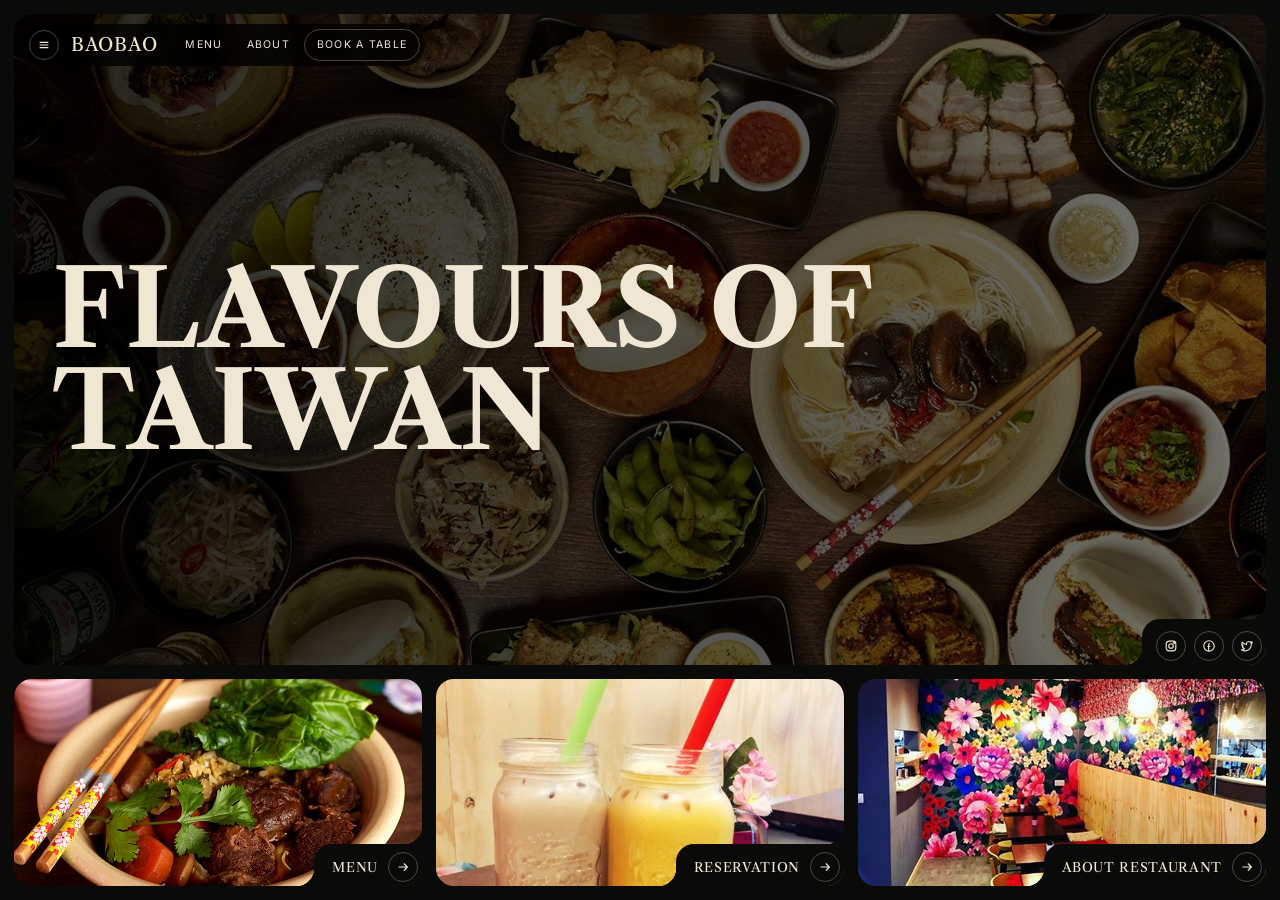
==== index.html @ 298b59aa "Mobile home: make the stacked link cards a little taller Co-Authored-By: Claude Opus 5.5 <noreply@an" ====
<!DOCTYPE html>
<html lang="en">
<head>
  <meta charset="utf-8">
  <meta name="viewport" content="width=device-width, initial-scale=1">
  <title>BAOBAO — Flavours of Taiwan</title>
  <meta name="description" content="Authentic Taiwanese street food at Boxpark Croydon: bao, beef noodle soup, xiaochi and bubble tea.">
  <meta name="theme-color" content="#0a0a09">
  <link rel="icon" href="assets/img/logo-mark.jpg">
  <link rel="preconnect" href="https://fonts.googleapis.com">
  <link rel="preconnect" href="https://fonts.gstatic.com" crossorigin>
  <link href="https://fonts.googleapis.com/css2?family=Inter:wght@400;500&family=Libre+Caslon+Text:wght@400;700&display=swap" rel="stylesheet">
  <link rel="stylesheet" href="assets/css/style.css?v=10">
</head>
<body>
  <div class="page" style="position:relative">
  <header class="site-header">
    <nav class="nav-pill" aria-label="Main">
      <button class="icon-btn" type="button" data-nav-open aria-expanded="false" aria-controls="overlay-nav" aria-label="Open menu"><svg viewBox="0 0 16 16" fill="none" stroke="currentColor" stroke-width="1.3"><path d="M3 5h10M3 8h10M3 11h10"/></svg></button>
      <a class="logo" href="index.html">BAOBAO</a>
      <a class="nav-link" href="menu.html">Menu</a>
      <a class="nav-link" href="about.html">About</a>
      <a class="nav-link nav-link--cta" href="reservation.html">Book a table</a>
    </nav>
    
  </header>
  <main class="home">
    <section class="photo hero reveal">
      <img src="assets/img/hero-feast.jpg" alt="A table spread of Taiwanese dishes: braised pork rice, beef noodle soup, fried chicken and bao">
      <h1 class="display display--xl photo__title">Flavours of<br>Taiwan</h1>
      <div class="notch"><div class="socials"><a class="icon-btn" href="https://www.instagram.com/baobaolondon/" target="_blank" rel="noopener" aria-label="Instagram"><svg viewBox="0 0 16 16" fill="none" stroke="currentColor" stroke-width="1.3"><rect x="2.5" y="2.5" width="11" height="11" rx="3.2"/><circle cx="8" cy="8" r="2.6"/><circle cx="11.4" cy="4.6" r=".5" fill="currentColor"/></svg></a><a class="icon-btn" href="https://www.facebook.com/baobaolondon/" target="_blank" rel="noopener" aria-label="Facebook"><svg viewBox="0 0 16 16" fill="none" stroke="currentColor" stroke-width="1.3"><circle cx="8" cy="8" r="6"/><path d="M9.4 5.4H8.6c-.7 0-1 .4-1 1V14M6.2 8.6h3.2"/></svg></a><a class="icon-btn" href="https://twitter.com/BaoBaoLondon/" target="_blank" rel="noopener" aria-label="Twitter"><svg viewBox="0 0 16 16" fill="none" stroke="currentColor" stroke-width="1.2" stroke-linejoin="round"><path d="M14 4.3c-.5.2-1 .4-1.5.4.6-.3 1-.9 1.2-1.5-.5.3-1.1.5-1.7.7A2.6 2.6 0 0 0 7.5 6.3 7.4 7.4 0 0 1 2.4 3.6 2.6 2.6 0 0 0 3.2 7c-.4 0-.8-.1-1.2-.3 0 1.3.9 2.3 2.1 2.6-.4.1-.8.1-1.2 0 .3 1 1.3 1.8 2.4 1.8A5.2 5.2 0 0 1 1.5 12.3 7.4 7.4 0 0 0 12.9 5.7v-.3c.5-.4.9-.8 1.1-1.1Z"/></svg></a></div></div>
    </section>
    <nav class="home-cards" aria-label="Explore">
      <a class="photo card-link reveal reveal--1" href="menu.html">
        <img src="assets/img/card-menu.jpg" alt="">
        <span class="notch"><span class="card-link__label">Menu</span><span class="icon-btn"><svg viewBox="0 0 16 16" fill="none" stroke="currentColor" stroke-width="1.4"><path d="M3 8h10M9 4l4 4-4 4"/></svg></span></span>
      </a>
      <a class="photo card-link reveal reveal--2" href="reservation.html">
        <img src="assets/img/card-drinks.jpg" alt="">
        <span class="notch"><span class="card-link__label">Reservation</span><span class="icon-btn"><svg viewBox="0 0 16 16" fill="none" stroke="currentColor" stroke-width="1.4"><path d="M3 8h10M9 4l4 4-4 4"/></svg></span></span>
      </a>
      <a class="photo card-link reveal reveal--3" href="about.html">
        <img src="assets/img/card-interior.jpg" alt="">
        <span class="notch"><span class="card-link__label">About restaurant</span><span class="icon-btn"><svg viewBox="0 0 16 16" fill="none" stroke="currentColor" stroke-width="1.4"><path d="M3 8h10M9 4l4 4-4 4"/></svg></span></span>
      </a>
    </nav>
  </main>
  </div>
  <div class="overlay-nav" id="overlay-nav" aria-hidden="true">
    <div style="position:relative">
      <button class="icon-btn icon-btn--solid overlay-nav__close" type="button" data-nav-close aria-label="Close menu"><svg viewBox="0 0 16 16" fill="none" stroke="currentColor" stroke-width="1.4"><path d="M4 4l8 8M12 4l-8 8"/></svg></button>
      <ul class="overlay-nav__links">
        <li><a href="index.html" aria-current="page">Home</a></li>
        <li><a href="menu.html">Menu</a></li>
        <li><a href="about.html">About</a></li>
        <li><a href="contact.html">Contact</a></li>
        <li><a href="reservation.html">Book a table</a></li>
      </ul>
      <div class="overlay-nav__info">Boxpark Croydon · Unit 44–45, 99 George St, CR0 1LD<br>020 3873 2750 · Open daily from 12:00</div>
    </div>
    <div class="photo"><img src="assets/img/interior.jpg" alt="" loading="lazy"></div>
  </div>
  <script src="assets/js/main.js?v=3"></script>
</body>
</html>
---- assets/css/style.css ----
/* ==========================================================================
   BAOBAO — Taiwanese street food, Boxpark Croydon
   ========================================================================== */

:root {
  --bg: #0a0a09;
  --panel: #111110;
  --panel-2: #161614;
  --line: rgba(239, 230, 212, 0.14);
  --line-strong: rgba(239, 230, 212, 0.28);
  --cream: #efe6d4;
  --text: #e9e4da;
  --muted: #9a958b;
  --dim: #6d6961;

  --font-display: "Libre Caslon Text", Georgia, serif;
  --display-weight: 700;
  --font-serif: "Libre Caslon Text", Georgia, serif;
  --font-sans: "Inter", system-ui, -apple-system, "Segoe UI", sans-serif;

  --gap: 14px;
  --radius: 18px;
  --radius-sm: 12px;
  --ease: cubic-bezier(0.22, 1, 0.36, 1);
}

*,
*::before,
*::after { box-sizing: border-box; }

html { -webkit-text-size-adjust: 100%; }

body {
  margin: 0;
  background: var(--bg);
  color: var(--text);
  font-family: var(--font-sans);
  font-size: 15px;
  line-height: 1.55;
  -webkit-font-smoothing: antialiased;
}

img { display: block; max-width: 100%; }
a { color: inherit; text-decoration: none; }
button { font: inherit; color: inherit; background: none; border: 0; cursor: pointer; padding: 0; }
:focus-visible { outline: 2px solid var(--cream); outline-offset: 3px; border-radius: 6px; }

.sr-only {
  position: absolute; width: 1px; height: 1px; padding: 0; margin: -1px;
  overflow: hidden; clip: rect(0 0 0 0); white-space: nowrap; border: 0;
}

.page {
  padding: var(--gap);
  min-height: 100vh;
  min-height: 100dvh;
}

/* ---------- Type ---------- */

.display {
  font-family: var(--font-display);
  font-weight: var(--display-weight);
  text-transform: uppercase;
  color: var(--cream);
  line-height: 0.95;
  letter-spacing: 0;
  margin: 0;
}
.display--xl { font-size: clamp(2.5rem, 8.4vw, 8.5rem); }
.display--lg { font-size: clamp(2.6rem, 6vw, 6rem); }
.display--md { font-size: clamp(2.2rem, 4.4vw, 4.4rem); }

.eyebrow {
  font-family: var(--font-serif);
  text-transform: uppercase;
  letter-spacing: 0.06em;
  color: var(--cream);
  font-size: 1.05rem;
  margin: 0;
}

/* Section title flanked by thin diamond-tipped rules: ◇—— TITLE ——◇ */
.rule-title {
  display: flex;
  align-items: center;
  justify-content: center;
  gap: 14px;
  font-family: var(--font-serif);
  font-weight: 400; /* only 400 is loaded; avoid faux-bold blur */
  text-transform: uppercase;
  letter-spacing: 0.05em;
  color: var(--cream);
  font-size: 1.15rem;
  white-space: nowrap;
  margin: 0;
}
/* Solid rule with an outlined diamond at the outer end: ◇——  TITLE  ——◇ */
.rule-title::before,
.rule-title::after {
  --rule: #8c8579;
  content: "";
  flex: 0 1 52px;
  min-width: 22px;
  height: 9px;
  background:
    url("data:image/svg+xml,%3Csvg xmlns='http://www.w3.org/2000/svg' viewBox='0 0 9 9'%3E%3Cpath d='M4.5.9 8.1 4.5 4.5 8.1.9 4.5Z' fill='none' stroke='%238c8579' stroke-width='1'/%3E%3C/svg%3E") left center / 9px 9px no-repeat,
    linear-gradient(var(--rule), var(--rule)) right center / calc(100% - 8px) 1px no-repeat;
}
.rule-title::after { transform: scaleX(-1); }

.muted { color: var(--muted); }

/* ---------- Panels ---------- */

.panel {
  background: var(--panel);
  border: 1px solid var(--line);
  border-radius: var(--radius);
}

.photo {
  position: relative;
  overflow: hidden;
  border-radius: var(--radius);
  background: #1a1916;
  isolation: isolate;
}
.photo > img {
  position: absolute;
  inset: 0;
  width: 100%;
  height: 100%;
  object-fit: cover;
  transition: transform 1.2s var(--ease);
  z-index: -1;
}
.photo--shade::after {
  content: "";
  position: absolute;
  inset: 0;
  z-index: -1;
  background: linear-gradient(180deg, rgba(0,0,0,.35) 0%, rgba(0,0,0,0) 30%, rgba(0,0,0,.15) 55%, rgba(0,0,0,.75) 100%);
}

.photo__title {
  position: absolute;
  left: clamp(20px, 3vw, 40px);
  bottom: clamp(20px, 3vw, 36px);
}

/* Notch: a little bg-colored tab cut into the bottom-right of a card */
.notch {
  position: absolute;
  right: 0;
  bottom: 0;
  display: flex;
  align-items: center;
  gap: 10px;
  padding: 10px 4px 4px 16px; /* keep the button clear of the card's rounded corner */
  background: var(--bg);
  border-top-left-radius: var(--radius);
}
.notch::before,
.notch::after {
  content: "";
  position: absolute;
  width: var(--radius);
  height: var(--radius);
  background: radial-gradient(circle at 0 0, transparent var(--radius), var(--bg) calc(var(--radius) + 0.5px));
}
.notch::before { right: 0; top: calc(var(--radius) * -1); }
.notch::after { left: calc(var(--radius) * -1); bottom: 0; }

/* ---------- Buttons ---------- */

.icon-btn {
  display: inline-grid;
  place-items: center;
  width: 30px;
  height: 30px;
  border-radius: 50%;
  border: 1px solid var(--line-strong);
  color: var(--cream);
  transition: background .25s, color .25s, border-color .25s;
}
.icon-btn svg { width: 14px; height: 14px; }
.icon-btn:hover { background: var(--cream); color: var(--bg); border-color: var(--cream); }
.icon-btn--solid { background: var(--cream); color: var(--bg); border-color: var(--cream); }
.icon-btn--solid:hover { background: transparent; color: var(--cream); }

.btn {
  display: inline-flex;
  align-items: center;
  justify-content: center;
  gap: 8px;
  height: 46px;
  padding: 0 28px;
  border-radius: 999px;
  background: var(--cream);
  color: var(--bg);
  font-family: var(--font-serif);
  text-transform: uppercase;
  letter-spacing: 0.08em;
  font-size: 0.8rem;
  transition: opacity .2s;
}
.btn:hover { opacity: .88; }

/* ---------- Header / nav ---------- */

.site-header {
  position: absolute;
  top: calc(var(--gap) + 10px);
  left: calc(var(--gap) + 10px);
  right: calc(var(--gap) + 10px);
  z-index: 20;
  display: flex;
  justify-content: space-between;
  align-items: flex-start;
  pointer-events: none;
}
.site-header > * { pointer-events: auto; }

.nav-pill {
  display: flex;
  align-items: center;
  gap: 4px;
  padding: 5px 5px 5px 5px;
  background: rgba(0, 0, 0, .78);
  backdrop-filter: blur(10px);
  -webkit-backdrop-filter: blur(10px);
  border-radius: 999px;
}

.logo {
  font-family: var(--font-serif);
  font-size: 1.15rem;
  letter-spacing: 0.04em;
  color: var(--cream);
  margin: 0 14px 0 8px;
}

.nav-link {
  font-size: 0.66rem;
  letter-spacing: 0.12em;
  text-transform: uppercase;
  color: var(--text);
  padding: 7px 10px;
  border-radius: 999px;
  transition: color .2s;
}
.nav-link:hover,
.nav-link[aria-current="page"] { color: var(--cream); text-decoration: underline; text-underline-offset: 5px; }
.nav-link--cta { border: 1px solid var(--line-strong); padding: 7px 12px; text-decoration: none !important; }
.nav-link--cta[aria-current="page"] { border-color: var(--cream); }
.nav-link--cta:hover { background: var(--cream); color: var(--bg); text-decoration: none; }

.socials { display: flex; gap: 8px; }

/* Full-screen menu */
.overlay-nav {
  position: fixed;
  inset: 0;
  z-index: 50;
  background: rgba(8, 8, 7, .97);
  display: grid;
  grid-template-columns: 1fr minmax(0, 1fr);
  padding: var(--gap);
  gap: var(--gap);
  opacity: 0;
  visibility: hidden;
  transition: opacity .45s var(--ease), visibility .45s;
}
.overlay-nav.is-open { opacity: 1; visibility: visible; }
.overlay-nav__close { position: fixed; top: 29px; left: 29px; z-index: 1; } /* JS aligns it to the burger */
.overlay-nav__links {
  list-style: none;
  margin: 0;
  padding: 90px clamp(24px, 5vw, 80px) 40px;
  display: flex;
  flex-direction: column;
  justify-content: center;
  gap: 4px;
}
.overlay-nav__links a {
  font-family: var(--font-display);
  font-weight: var(--display-weight);
  text-transform: uppercase;
  font-size: clamp(2.2rem, 5.5vw, 4.6rem);
  line-height: 1.08;
  color: var(--dim);
  transition: color .25s, padding .35s var(--ease);
  display: inline-block;
}
.overlay-nav__links a:hover,
.overlay-nav__links a[aria-current="page"] { color: var(--cream); padding-left: 14px; }
.overlay-nav__info {
  position: absolute;
  left: clamp(24px, 5vw, 80px);
  bottom: 32px;
  font-size: .8rem;
  color: var(--muted);
}
.overlay-nav .photo { min-height: 0; }

/* Open/close choreography: links rise in one by one, photo wipes up, close button spins in.
   Closing drops the delays so everything leaves together with the backdrop fade. */
.overlay-nav__links li,
.overlay-nav__info {
  opacity: 0;
  transform: translateY(32px);
  transition: opacity .3s, transform .3s var(--ease);
}
.overlay-nav.is-open .overlay-nav__links li,
.overlay-nav.is-open .overlay-nav__info {
  opacity: 1;
  transform: none;
  transition: opacity .6s var(--ease), transform .8s var(--ease);
}
.overlay-nav.is-open .overlay-nav__links li:nth-child(1) { transition-delay: .12s; }
.overlay-nav.is-open .overlay-nav__links li:nth-child(2) { transition-delay: .18s; }
.overlay-nav.is-open .overlay-nav__links li:nth-child(3) { transition-delay: .24s; }
.overlay-nav.is-open .overlay-nav__links li:nth-child(4) { transition-delay: .30s; }
.overlay-nav.is-open .overlay-nav__links li:nth-child(5) { transition-delay: .36s; }
.overlay-nav.is-open .overlay-nav__info { transition-delay: .46s; }
.overlay-nav > .photo {
  clip-path: inset(100% 0 0 0 round var(--radius));
  transition: clip-path .4s var(--ease);
}
.overlay-nav.is-open > .photo {
  clip-path: inset(0 0 0 0 round var(--radius));
  transition: clip-path 1s .08s var(--ease);
}
.overlay-nav > .photo img { transform: scale(1.15); transition: transform .4s var(--ease); }
.overlay-nav.is-open > .photo img { transform: scale(1); transition: transform 1.4s .08s var(--ease); }
.overlay-nav__close { transform: rotate(-90deg); transition: transform .5s var(--ease), background .25s, color .25s, border-color .25s; }
.overlay-nav.is-open .overlay-nav__close { transform: none; }

/* ==========================================================================
   Home
   ========================================================================== */

.home {
  display: grid;
  grid-template-rows: minmax(420px, 1fr) clamp(160px, 23vh, 230px);
  gap: var(--gap);
  height: calc(100dvh - var(--gap) * 2);
  min-height: 640px;
}

.hero .photo__title { bottom: auto; top: 50%; transform: translateY(-40%); }
.hero::after {
  content: "";
  position: absolute; inset: 0; z-index: -1;
  background: linear-gradient(90deg, rgba(0,0,0,.72) 0%, rgba(0,0,0,.35) 50%, rgba(0,0,0,.1) 100%);
}
.hero > img { animation: slowzoom 22s ease-in-out infinite alternate; }
@keyframes slowzoom { from { transform: scale(1.02); } to { transform: scale(1.12); } }

.hero .notch { padding: 12px 4px 4px 14px; }

.home-cards {
  display: grid;
  grid-template-columns: repeat(3, 1fr);
  gap: var(--gap);
}

.card-link .notch { padding: 8px 4px 4px 18px; }
.card-link__label {
  font-family: var(--font-serif);
  text-transform: uppercase;
  letter-spacing: 0.05em;
  font-size: .82rem;
  color: var(--cream);
}
.card-link:hover > img { transform: scale(1.06); }
.card-link:hover .icon-btn { background: var(--cream); color: var(--bg); }

/* ==========================================================================
   Split pages (About / Contact / Reservation)
   ========================================================================== */

.split {
  display: grid;
  grid-template-columns: 1fr 1fr;
  gap: var(--gap);
  min-height: calc(100dvh - var(--gap) * 2);
}
.split > .photo { min-height: 520px; }

/* ---------- About ---------- */

.about-grid {
  display: grid;
  grid-template-columns: 1fr 1fr;
  grid-template-rows: 1fr 1fr auto;
  gap: var(--gap);
}
.about-grid .photo { min-height: 240px; }

.text-card {
  padding: clamp(22px, 2.6vw, 34px);
  display: flex;
  flex-direction: column;
  justify-content: space-between;
  gap: 24px;
}
.text-card h2:not(.rule-title) {
  font-family: var(--font-serif);
  font-weight: 400;
  text-transform: uppercase;
  color: var(--cream);
  font-size: clamp(1.15rem, 1.6vw, 1.45rem);
  line-height: 1.25;
  margin: 0;
}
.text-card p { margin: 0; color: var(--muted); font-size: .88rem; }

.awards {
  grid-column: 1 / -1;
  display: grid;
  grid-template-columns: repeat(3, 1fr);
  gap: var(--gap);
}
.award {
  padding: 18px 12px;
  text-align: center;
}
.award__stars { letter-spacing: 4px; color: var(--cream); font-size: .7rem; }
.award__star-off { color: var(--dim); }
a.award { transition: border-color .25s; }
a.award:hover { border-color: var(--line-strong); }
.award__name {
  font-family: var(--font-serif);
  text-transform: uppercase;
  color: var(--cream);
  font-size: .82rem;
  margin: 6px 0 2px;
  letter-spacing: .03em;
}
.award__note { font-size: .62rem; text-transform: uppercase; letter-spacing: .1em; color: var(--dim); }

.story {
  max-width: 1080px;
  margin: clamp(60px, 9vw, 120px) auto clamp(40px, 6vw, 80px);
  padding: 0 clamp(8px, 3vw, 40px);
  display: grid;
  grid-template-columns: 1fr 1.4fr;
  gap: clamp(28px, 5vw, 80px);
  align-items: start;
}
.story__body p { color: var(--muted); margin: 0 0 1.1em; }
.story__body p:first-child { color: var(--text); font-size: 1.1rem; }
.story__quote {
  font-family: var(--font-display);
  font-weight: var(--display-weight);
  text-transform: uppercase;
  color: var(--cream);
  font-size: clamp(2.4rem, 5vw, 4rem);
  line-height: 1;
  margin: 28px 0 0;
}

/* ---------- Contact ---------- */

.contact-side {
  display: grid;
  grid-template-columns: 1fr 1fr;
  grid-template-rows: 1fr 1fr;
  gap: var(--gap);
}

.info-card { padding: clamp(20px, 2.2vw, 30px); display: flex; flex-direction: column; }
.info-card .rule-title { margin-bottom: auto; }

.info-list { margin: 28px 0 0; display: grid; gap: 14px; font-size: .82rem; }
.info-list > div { display: grid; grid-template-columns: 72px 1fr; gap: 12px; align-items: start; }
.info-list dt { font-size: .62rem; text-transform: uppercase; letter-spacing: .12em; color: var(--dim); padding-top: 2px; }
.info-list dd { margin: 0; text-align: right; color: var(--text); }
.info-list dd a:hover { color: var(--cream); text-decoration: underline; text-underline-offset: 3px; }
.info-list .socials { justify-content: flex-end; }
.info-list .icon-btn { width: 26px; height: 26px; }
.info-list .icon-btn svg { width: 12px; height: 12px; }

.map {
  position: relative;
  overflow: hidden;
  border-radius: var(--radius);
  background: #1b1b19;
}
.map iframe {
  position: absolute; inset: 0; width: 100%; height: 100%; border: 0;
  filter: invert(.92) hue-rotate(180deg) grayscale(.6) brightness(.85) contrast(.95);
}
.map .notch { gap: 8px; }

.tiles { display: grid; grid-template-columns: 1fr 1fr; gap: var(--gap); }
.tiles .photo { min-height: 120px; border-radius: var(--radius-sm); }
.tiles .photo:hover > img { transform: scale(1.06); }

.hours { margin: 26px 0 0; display: grid; gap: 11px; font-size: .78rem; }
.hours > div { display: flex; align-items: baseline; gap: 10px; }
.hours dt { color: var(--muted); }
.hours dd { margin: 0; color: var(--text); font-variant-numeric: tabular-nums; }
.hours > div::after { content: none; }
.hours .fill { flex: 1; border-bottom: 1px dashed var(--line); transform: translateY(-4px); }
.hours .is-today dt,
.hours .is-today dd { color: var(--cream); }
.hours .is-today dt::after { content: " · today"; color: var(--dim); font-size: .7rem; }

/* ---------- Reservation ---------- */

.reserve-panel {
  display: grid;
  place-items: center;
  padding: clamp(28px, 5vw, 70px) clamp(20px, 4vw, 60px);
}
.reserve-form { width: 100%; max-width: 440px; }
.reserve-form .rule-title { font-size: 1.5rem; }
.reserve-form__intro { text-align: center; color: var(--muted); font-size: .85rem; margin: 16px auto 34px; max-width: 360px; }

.field { position: relative; margin-bottom: 12px; }
.field-row { display: grid; grid-template-columns: repeat(3, 1fr); gap: 10px; }
.field label { position: absolute; left: 19px; top: 27px; transform: translateY(-50%); font-size: .78rem; color: var(--muted); pointer-events: none; transition: all .2s var(--ease); }
.field input,
.field select {
  display: block;
  width: 100%;
  height: 54px;
  padding: 22px 18px 6px;
  line-height: 1.25;
  background: transparent;
  border: 1px solid var(--line-strong);
  border-radius: 999px;
  color: var(--text);
  font: inherit;
  font-size: .85rem;
  color-scheme: dark;
  appearance: none;
  -webkit-appearance: none;
  transition: border-color .2s;
}
.field select {
  cursor: pointer;
  padding-right: 40px;
  background: url("data:image/svg+xml,%3Csvg xmlns='http://www.w3.org/2000/svg' viewBox='0 0 16 16' fill='none' stroke='%239a958b' stroke-width='1.4'%3E%3Cpath d='M4 6l4 4 4-4'/%3E%3C/svg%3E") right 16px center / 14px no-repeat;
}
.field select option { background: var(--panel); color: var(--text); }

/* Native date input: keep its text on one line under the floating label */
.field input[type="date"] { padding-right: 16px; }
/* Empty date: the dd/mm/yyyy hint reads as a placeholder, like the other fields */
.field input[type="date"]:invalid { color: var(--muted); }
.field input[type="date"]::-webkit-datetime-edit { padding: 0; line-height: 1.25; }
.field input[type="date"]::-webkit-date-and-time-value { text-align: left; margin: 0; }
.field input[type="date"]::-webkit-calendar-picker-indicator {
  opacity: .6;
  cursor: pointer;
  margin: -16px 0 0;
}

.field input:focus,
.field select:focus { outline: none; border-color: var(--cream); }

/* Floating label: small, at the top, once the field has (or shows) a value */
.field input:focus + label,
.field input:not(:placeholder-shown) + label,
.field select + label,
.field input[type="date"] + label { top: 9px; transform: none; font-size: .6rem; letter-spacing: .08em; text-transform: uppercase; }

/* Empty select reads like a placeholder, centred */
.field select:required:invalid:not(:focus) + label { top: 50%; transform: translateY(-50%); font-size: .78rem; letter-spacing: 0; text-transform: none; }
.field.is-invalid input,
.field.is-invalid select { border-color: #d98b7a; }
.field__error { display: none; font-size: .7rem; color: #e4a493; margin: 4px 0 0 18px; }
.field.is-invalid .field__error { display: block; }

.reserve-form .btn { width: 100%; margin-top: 10px; }
.reserve-form__note { text-align: center; color: var(--dim); font-size: .72rem; margin-top: 16px; }

.reserve-success { text-align: center; display: none; }
.reserve-success.is-visible { display: block; animation: rise .6s var(--ease); }
.reserve-success p { color: var(--muted); }
.reserve-success strong { color: var(--cream); font-weight: 500; }
@keyframes rise { from { opacity: 0; transform: translateY(12px); } to { opacity: 1; transform: none; } }

/* ==========================================================================
   Menu
   ========================================================================== */

.menu-page {
  display: flex;
  flex-direction: column;
  gap: var(--gap);
  height: calc(100dvh - var(--gap) * 2);
  min-height: 680px;
  padding-top: calc(var(--gap) + 50px); /* clear the floating header */
}
.menu-page > .display { padding: 8px 2px 0; }

.menu-rail {
  flex: 1;
  display: flex;
  gap: var(--gap);
  min-height: 0;
}

.cat {
  position: relative;
  flex: 1 1 0;
  min-width: 0;
  display: flex;
  gap: var(--gap);
  transition: flex-grow .7s var(--ease);
}
.cat.is-open { flex-grow: 2.7; }
.menu-rail.has-open .cat:not(.is-open) { flex-grow: .62; }

.cat__card {
  position: relative;
  flex: 1 1 0;
  min-width: 0;
  overflow: hidden;
  border-radius: var(--radius);
  background: #141311;
  cursor: pointer;
  text-align: left;
  isolation: isolate;
}
.cat__bg {
  position: absolute; inset: 0; width: 100%; height: 100%; object-fit: cover; z-index: -2;
  filter: blur(2px) brightness(.32) saturate(.8);
  transform: scale(1.08);
}
.cat__plate {
  position: absolute;
  z-index: -1;
  top: 50%;
  left: 50%;
  width: min(82%, 380px);
  aspect-ratio: 1;
  transform: translate(-50%, -54%);
  border-radius: 50%;
  object-fit: cover;
  clip-path: circle(49.5%);
  box-shadow: 0 30px 60px rgba(0,0,0,.6);
  transition: transform .9s var(--ease), width .7s var(--ease);
}
.cat__card:hover .cat__plate { transform: translate(-50%, -54%) rotate(-8deg) scale(1.04); }
.cat__name {
  position: absolute;
  left: 50%;
  bottom: 22%;
  transform: translateX(-50%);
  font-family: var(--font-display);
  font-weight: var(--display-weight);
  text-transform: uppercase;
  color: var(--cream);
  font-size: clamp(2.6rem, 5vw, 5.2rem);
  line-height: 1;
  white-space: nowrap;
  text-shadow: 0 6px 30px rgba(0,0,0,.6);
}
.cat__card .notch .icon-btn { transition: transform .8s var(--ease), background .25s, color .25s; }
.cat.is-open .cat__card .notch .icon-btn { transform: rotate(225deg); background: var(--cream); color: var(--bg); }

.cat__list {
  position: relative;
  flex: 0 0 0;
  min-width: 0;
  overflow: hidden;
  opacity: 0;
  border-width: 0;
  transition: flex-basis .7s var(--ease), opacity .4s .1s, border-width 0s .7s;
}
.cat.is-open .cat__list {
  flex-basis: 62%;
  opacity: 1;
  border-width: 1px;
  transition: flex-basis .7s var(--ease), opacity .5s .25s, border-width 0s;
}
.cat__list-inner {
  position: absolute;
  inset: 0;
  overflow-y: auto;
  padding: clamp(22px, 3vw, 40px) clamp(20px, 3vw, 44px);
  min-width: 360px;
  scrollbar-width: thin;
  scrollbar-color: var(--line-strong) transparent;
}
.cat__list .rule-title { margin-bottom: clamp(20px, 3vh, 36px); }

.dish-list { list-style: none; margin: 0; padding: 0; display: grid; gap: clamp(16px, 2.6vh, 26px); }
.dish { display: grid; grid-template-columns: 64px 1fr; gap: 20px; align-items: center; }
.dish__img {
  width: 64px; height: 64px; border-radius: 50%; object-fit: cover;
  clip-path: circle(48%);
  background: #f4f2ee;
}
.dish__head { display: flex; align-items: baseline; gap: 10px; }
.dish__name {
  font-family: var(--font-serif);
  text-transform: uppercase;
  color: var(--cream);
  font-size: .82rem;
  letter-spacing: .03em;
  margin: 0;
}
.dish__name span { text-transform: none; letter-spacing: 0; margin-left: 4px; }
.dish__veg { width: 12px; height: 12px; color: var(--muted); flex: none; }
.dish__dots { flex: 1; border-bottom: 1px solid var(--line); transform: translateY(-4px); min-width: 16px; }
.dish__price { font-family: var(--font-serif); color: var(--cream); font-size: .85rem; }
.dish__desc { margin: 4px 0 0; color: var(--muted); font-size: .74rem; line-height: 1.5; }

.menu-legend { display: flex; gap: 18px; justify-content: flex-end; font-size: .72rem; color: var(--dim); padding: 0 4px; }
.menu-legend svg { width: 12px; height: 12px; vertical-align: -1px; margin-right: 4px; }

/* ==========================================================================
   Footer
   ========================================================================== */

.site-footer {
  display: flex;
  flex-wrap: wrap;
  justify-content: space-between;
  gap: 12px;
  padding: 26px 10px 10px;
  color: var(--dim);
  font-size: .72rem;
  letter-spacing: .04em;
}
.site-footer a:hover { color: var(--cream); }

/* ==========================================================================
   Reveal on load
   ========================================================================== */

.reveal { opacity: 0; transform: translateY(18px); animation: rise .9s var(--ease) forwards; }
.reveal--1 { animation-delay: .08s; }
.reveal--2 { animation-delay: .18s; }
.reveal--3 { animation-delay: .28s; }
.reveal--4 { animation-delay: .38s; }

@media (prefers-reduced-motion: reduce) {
  *, *::before, *::after { animation: none !important; transition: none !important; }
  .reveal { opacity: 1; transform: none; }
}

/* ==========================================================================
   Responsive
   ========================================================================== */

@media (max-width: 1100px) {
  .split { grid-template-columns: 1fr; }
  .split > .photo { min-height: 62vh; }
  .menu-rail { flex-direction: column; min-height: 0; }
  .cat, .cat.is-open, .menu-rail.has-open .cat:not(.is-open) { flex: none; flex-direction: column; }
  .cat__card { flex: none; height: 300px; }
  .cat__plate { width: 230px; }
  .cat__name { bottom: 16%; }
  .cat__list { flex-basis: auto !important; max-height: 0; transition: max-height .7s var(--ease), opacity .4s; }
  .cat.is-open .cat__list { max-height: 2400px; }
  .cat__list-inner { position: static; min-width: 0; }
  .menu-page { height: auto; min-height: 0; }
}

@media (max-width: 760px) {
  :root { --gap: 10px; --radius: 16px; }
  .site-header { top: calc(var(--gap) + 8px); left: calc(var(--gap) + 8px); right: calc(var(--gap) + 8px); }
  .nav-link:not(.nav-link--cta) { display: none; }
  .site-header .socials { display: none; }
  /* first screen = hero + three stacked link cards */
  .home { grid-template-rows: minmax(0, 1fr) auto; height: calc(100svh - var(--gap) * 2); min-height: 460px; }
  .hero .photo__title { top: auto; bottom: 22px; transform: none; }
  .home-cards { grid-template-columns: 1fr; }
  .home-cards .photo { height: 96px; }
  .home-cards .card-link__label { font-size: .74rem; }
  .hero .notch { display: none; }
  .about-grid, .contact-side { grid-template-columns: 1fr; grid-template-rows: none; }
  .awards { grid-template-columns: 1fr; }
  .story { grid-template-columns: 1fr; }
  .field-row { grid-template-columns: 1fr; gap: 0; }
  .map { min-height: 280px; }
  /* keep the OSM attribution (bottom-left) visible: arrow only */
  .map .notch .card-link__label { position: absolute; width: 1px; height: 1px; overflow: hidden; clip: rect(0 0 0 0); white-space: nowrap; }
  .map .notch { padding-left: 10px; }
  .overlay-nav { grid-template-columns: 1fr; }
  .overlay-nav > .photo { display: none; }
  .dish { grid-template-columns: 52px 1fr; gap: 14px; align-items: start; }
  .cat { gap: 0; }
  .cat.is-open { gap: var(--gap); }
  .dish__img { width: 52px; height: 52px; }
}
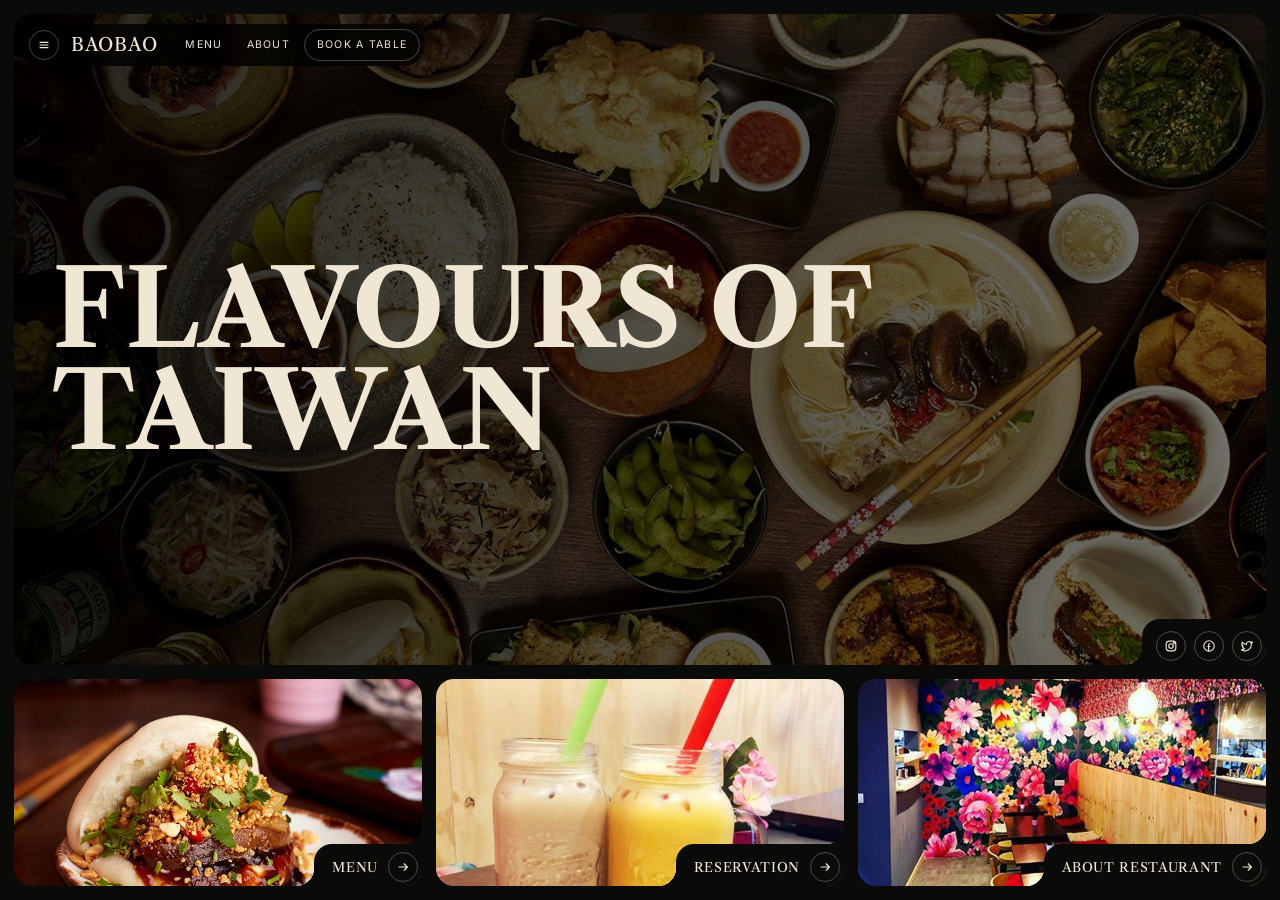
==== commit e09d8e2e: "Home cards: use the bao photo for Menu, tone the mobile strips down Co-Authored-By: Claude Opus 5.5 " ====
--- a/index.html
+++ b/index.html
@@ -10,7 +10,7 @@
   <link rel="preconnect" href="https://fonts.googleapis.com">
   <link rel="preconnect" href="https://fonts.gstatic.com" crossorigin>
   <link href="https://fonts.googleapis.com/css2?family=Inter:wght@400;500&family=Libre+Caslon+Text:wght@400;700&display=swap" rel="stylesheet">
-  <link rel="stylesheet" href="assets/css/style.css?v=10">
+  <link rel="stylesheet" href="assets/css/style.css?v=11">
 </head>
 <body>
   <div class="page" style="position:relative">
@@ -32,7 +32,7 @@
     </section>
     <nav class="home-cards" aria-label="Explore">
       <a class="photo card-link reveal reveal--1" href="menu.html">
-        <img src="assets/img/card-menu.jpg" alt="">
+        <img src="assets/img/tile-bao.jpg" alt="">
         <span class="notch"><span class="card-link__label">Menu</span><span class="icon-btn"><svg viewBox="0 0 16 16" fill="none" stroke="currentColor" stroke-width="1.4"><path d="M3 8h10M9 4l4 4-4 4"/></svg></span></span>
       </a>
       <a class="photo card-link reveal reveal--2" href="reservation.html">
--- a/assets/css/style.css
+++ b/assets/css/style.css
@@ -776,6 +776,11 @@
   .home-cards { grid-template-columns: 1fr; }
   .home-cards .photo { height: 96px; }
   .home-cards .card-link__label { font-size: .74rem; }
+  /* tone the three strips down to one quiet set so the hero stays the focus */
+  .home-cards .photo > img { filter: brightness(.62) saturate(.75); }
+  .home-cards .photo:nth-child(1) > img { object-position: 50% 62%; }
+  .home-cards .photo:nth-child(2) > img { object-position: 50% 55%; }
+  .home-cards .photo:nth-child(3) > img { object-position: 50% 45%; }
   .hero .notch { display: none; }
   .about-grid, .contact-side { grid-template-columns: 1fr; grid-template-rows: none; }
   .awards { grid-template-columns: 1fr; }
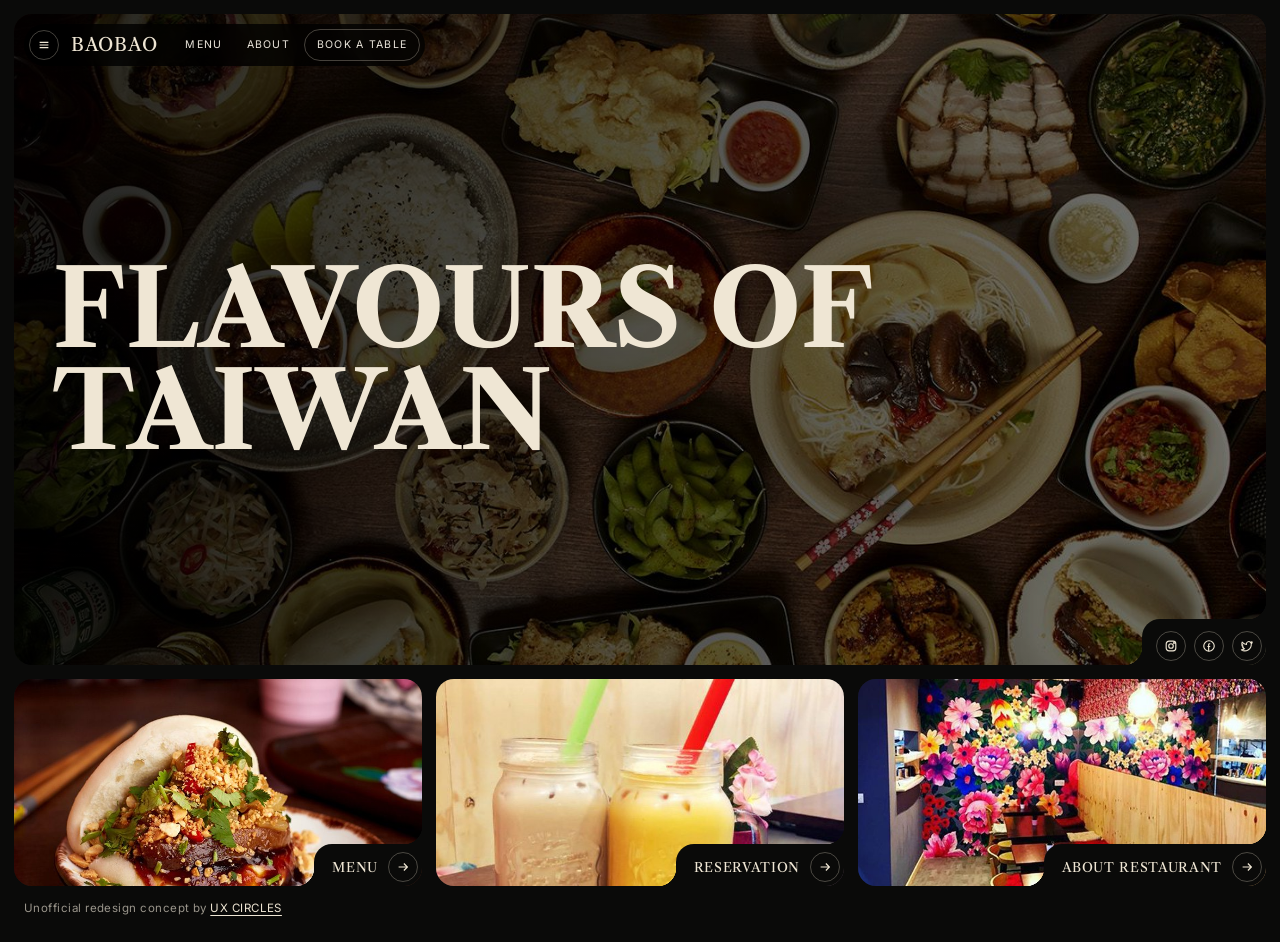
==== commit f8f4469e: "Label the site as an unofficial redesign concept and keep it out of search Co-Authored-By: Claude Op" ====
--- a/index.html
+++ b/index.html
@@ -6,11 +6,12 @@
   <title>BAOBAO — Flavours of Taiwan</title>
   <meta name="description" content="Authentic Taiwanese street food at Boxpark Croydon: bao, beef noodle soup, xiaochi and bubble tea.">
   <meta name="theme-color" content="#0a0a09">
+  <meta name="robots" content="noindex, nofollow">
   <link rel="icon" href="assets/img/logo-mark.jpg">
   <link rel="preconnect" href="https://fonts.googleapis.com">
   <link rel="preconnect" href="https://fonts.gstatic.com" crossorigin>
   <link href="https://fonts.googleapis.com/css2?family=Inter:wght@400;500&family=Libre+Caslon+Text:wght@400;700&display=swap" rel="stylesheet">
-  <link rel="stylesheet" href="assets/css/style.css?v=11">
+  <link rel="stylesheet" href="assets/css/style.css?v=12">
 </head>
 <body>
   <div class="page" style="position:relative">
@@ -45,6 +46,9 @@
       </a>
     </nav>
   </main>
+  <footer class="site-footer site-footer--home">
+    <span class="concept-note">Unofficial redesign concept by <a href="https://ux-circles.com/web" target="_blank" rel="noopener">UX CIRCLES</a></span>
+  </footer>
   </div>
   <div class="overlay-nav" id="overlay-nav" aria-hidden="true">
     <div style="position:relative">
--- a/assets/css/style.css
+++ b/assets/css/style.css
@@ -731,6 +731,9 @@
   letter-spacing: .04em;
 }
 .site-footer a:hover { color: var(--cream); }
+.concept-note { flex-basis: 100%; color: var(--muted); }
+.concept-note a { color: var(--cream); text-decoration: underline; text-underline-offset: 3px; }
+.site-footer--home { padding-top: 14px; }
 
 /* ==========================================================================
    Reveal on load
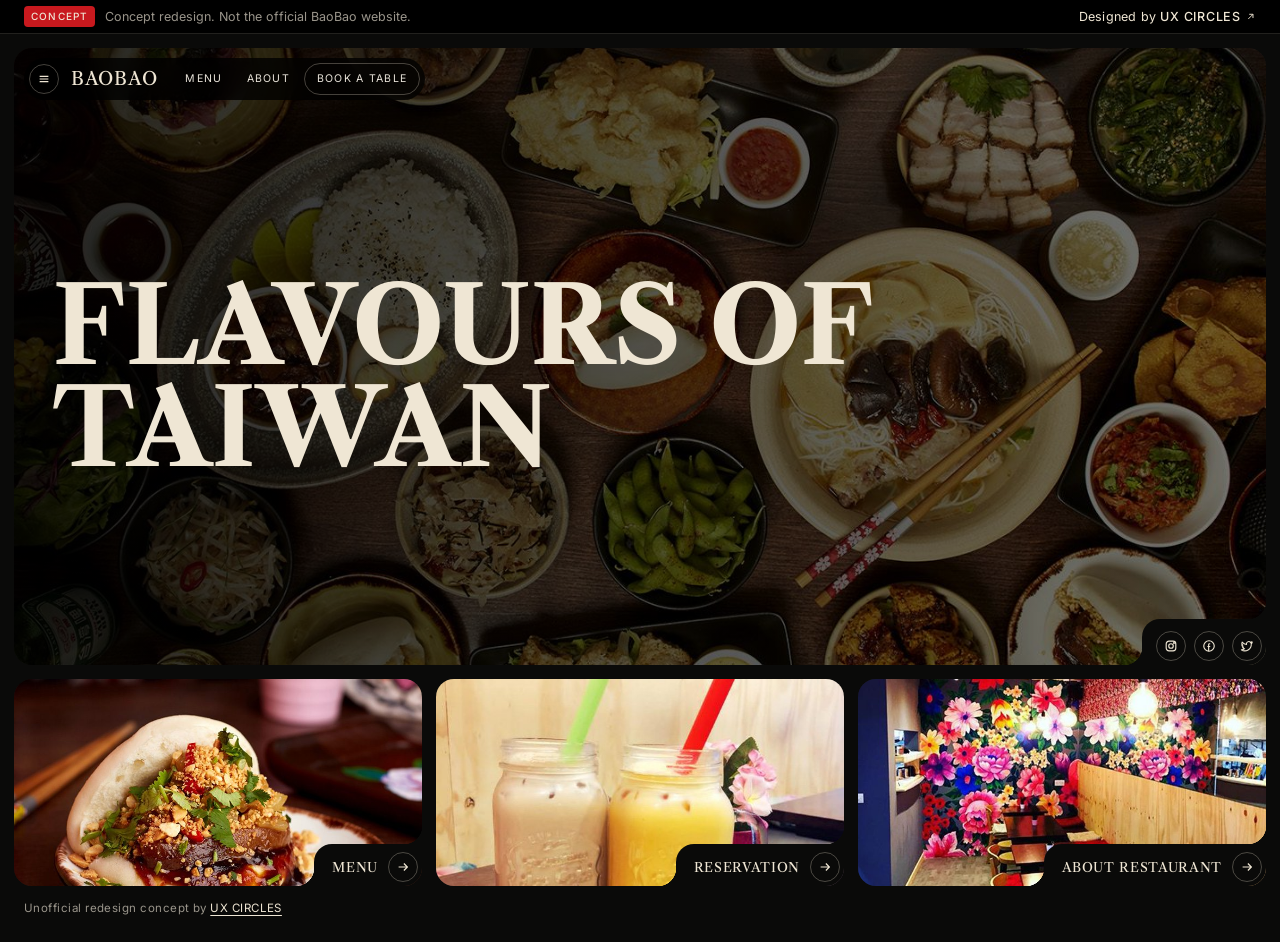
==== commit 9fbcca91: "Add a UX CIRCLES concept stripe to the top of every page Co-Authored-By: Claude Opus 5.5 <noreply@an" ====
--- a/index.html
+++ b/index.html
@@ -11,9 +11,13 @@
   <link rel="preconnect" href="https://fonts.googleapis.com">
   <link rel="preconnect" href="https://fonts.gstatic.com" crossorigin>
   <link href="https://fonts.googleapis.com/css2?family=Inter:wght@400;500&family=Libre+Caslon+Text:wght@400;700&display=swap" rel="stylesheet">
-  <link rel="stylesheet" href="assets/css/style.css?v=12">
+  <link rel="stylesheet" href="assets/css/style.css?v=13">
 </head>
 <body>
+  <div class="concept-bar" role="note">
+    <p><span class="concept-tag">Concept</span><span class="concept-long">Concept redesign. Not the official BaoBao website.</span><span class="concept-short">Concept redesign</span></p>
+    <a href="https://ux-circles.com/web" target="_blank" rel="noopener">Designed by <strong>UX CIRCLES</strong> <svg viewBox="0 0 24 24" fill="none" stroke="currentColor" stroke-width="2" aria-hidden="true"><path d="M7 17 17 7M9 7h8v8"/></svg></a>
+  </div>
   <div class="page" style="position:relative">
   <header class="site-header">
     <nav class="nav-pill" aria-label="Main">
--- a/assets/css/style.css
+++ b/assets/css/style.css
@@ -19,6 +19,7 @@
   --font-sans: "Inter", system-ui, -apple-system, "Segoe UI", sans-serif;
 
   --gap: 14px;
+  --bar-h: 34px;
   --radius: 18px;
   --radius-sm: 12px;
   --ease: cubic-bezier(0.22, 1, 0.36, 1);
@@ -52,8 +53,8 @@
 
 .page {
   padding: var(--gap);
-  min-height: 100vh;
-  min-height: 100dvh;
+  min-height: calc(100vh - var(--bar-h));
+  min-height: calc(100dvh - var(--bar-h));
 }
 
 /* ---------- Type ---------- */
@@ -258,6 +259,32 @@
 
 .socials { display: flex; gap: 8px; }
 
+/* Concept / credit stripe */
+.concept-bar {
+  height: var(--bar-h);
+  display: flex;
+  align-items: center;
+  justify-content: space-between;
+  gap: 16px;
+  padding: 0 calc(var(--gap) + 10px);
+  background: #000;
+  color: var(--muted);
+  font-size: 12.5px;
+  border-bottom: 1px solid var(--line);
+}
+.concept-bar p { display: flex; align-items: center; gap: 10px; margin: 0; min-width: 0; white-space: nowrap; overflow: hidden; text-overflow: ellipsis; }
+.concept-tag {
+  flex-shrink: 0;
+  font-size: 10px; font-weight: 500; letter-spacing: .12em; text-transform: uppercase;
+  color: var(--cream); background: #c8191e;
+  padding: 3px 7px 2px; border-radius: 4px;
+}
+.concept-short { display: none; }
+.concept-bar a { flex-shrink: 0; display: inline-flex; align-items: center; gap: 4px; color: var(--cream); letter-spacing: .02em; }
+.concept-bar a strong { font-weight: 500; letter-spacing: .06em; }
+.concept-bar a svg { width: .9em; height: .9em; }
+.concept-bar a:hover { color: #fff; }
+
 /* Full-screen menu */
 .overlay-nav {
   position: fixed;
@@ -345,7 +372,7 @@
   display: grid;
   grid-template-rows: minmax(420px, 1fr) clamp(160px, 23vh, 230px);
   gap: var(--gap);
-  height: calc(100dvh - var(--gap) * 2);
+  height: calc(100dvh - var(--bar-h) - var(--gap) * 2);
   min-height: 640px;
 }
 
@@ -385,7 +412,7 @@
   display: grid;
   grid-template-columns: 1fr 1fr;
   gap: var(--gap);
-  min-height: calc(100dvh - var(--gap) * 2);
+  min-height: calc(100dvh - var(--bar-h) - var(--gap) * 2);
 }
 .split > .photo { min-height: 520px; }
 
@@ -593,7 +620,7 @@
   display: flex;
   flex-direction: column;
   gap: var(--gap);
-  height: calc(100dvh - var(--gap) * 2);
+  height: calc(100dvh - var(--bar-h) - var(--gap) * 2);
   min-height: 680px;
   padding-top: calc(var(--gap) + 50px); /* clear the floating header */
 }
@@ -769,12 +796,14 @@
 }
 
 @media (max-width: 760px) {
+  .concept-long { display: none; }
+  .concept-short { display: inline; }
   :root { --gap: 10px; --radius: 16px; }
   .site-header { top: calc(var(--gap) + 8px); left: calc(var(--gap) + 8px); right: calc(var(--gap) + 8px); }
   .nav-link:not(.nav-link--cta) { display: none; }
   .site-header .socials { display: none; }
   /* first screen = hero + three stacked link cards */
-  .home { grid-template-rows: minmax(0, 1fr) auto; height: calc(100svh - var(--gap) * 2); min-height: 460px; }
+  .home { grid-template-rows: minmax(0, 1fr) auto; height: calc(100svh - var(--bar-h) - var(--gap) * 2); min-height: 460px; }
   .hero .photo__title { top: auto; bottom: 22px; transform: none; }
   .home-cards { grid-template-columns: 1fr; }
   .home-cards .photo { height: 96px; }
@@ -800,3 +829,7 @@
   .cat.is-open { gap: var(--gap); }
   .dish__img { width: 52px; height: 52px; }
 }
+
+@media (max-width: 400px) {
+  .concept-short { display: none; }
+}
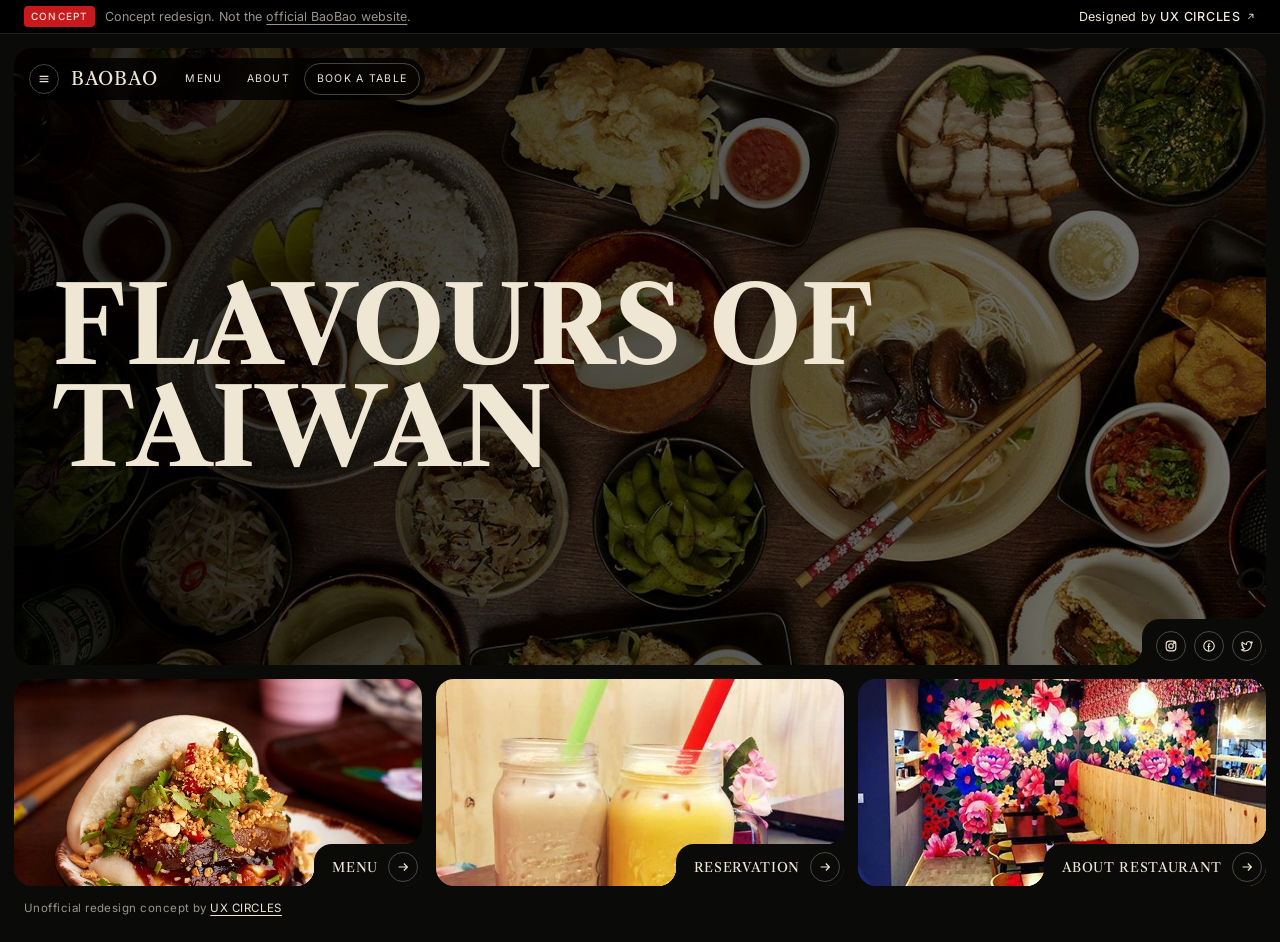
==== commit e6b89730: "Link the official BaoBao site from the concept stripe Co-Authored-By: Claude Opus 5.5 <noreply@anthr" ====
--- a/index.html
+++ b/index.html
@@ -11,11 +11,11 @@
   <link rel="preconnect" href="https://fonts.googleapis.com">
   <link rel="preconnect" href="https://fonts.gstatic.com" crossorigin>
   <link href="https://fonts.googleapis.com/css2?family=Inter:wght@400;500&family=Libre+Caslon+Text:wght@400;700&display=swap" rel="stylesheet">
-  <link rel="stylesheet" href="assets/css/style.css?v=13">
+  <link rel="stylesheet" href="assets/css/style.css?v=14">
 </head>
 <body>
   <div class="concept-bar" role="note">
-    <p><span class="concept-tag">Concept</span><span class="concept-long">Concept redesign. Not the official BaoBao website.</span><span class="concept-short">Concept redesign</span></p>
+    <p><span class="concept-tag">Concept</span><span class="concept-long">Concept redesign. Not the <a href="https://www.baobaolondon.co.uk/" target="_blank" rel="noopener">official BaoBao website</a>.</span><span class="concept-short">Concept redesign</span></p>
     <a href="https://ux-circles.com/web" target="_blank" rel="noopener">Designed by <strong>UX CIRCLES</strong> <svg viewBox="0 0 24 24" fill="none" stroke="currentColor" stroke-width="2" aria-hidden="true"><path d="M7 17 17 7M9 7h8v8"/></svg></a>
   </div>
   <div class="page" style="position:relative">
--- a/assets/css/style.css
+++ b/assets/css/style.css
@@ -284,6 +284,7 @@
 .concept-bar a strong { font-weight: 500; letter-spacing: .06em; }
 .concept-bar a svg { width: .9em; height: .9em; }
 .concept-bar a:hover { color: #fff; }
+.concept-long a { display: inline; color: inherit; letter-spacing: 0; text-decoration: underline; text-underline-offset: 3px; }
 
 /* Full-screen menu */
 .overlay-nav {
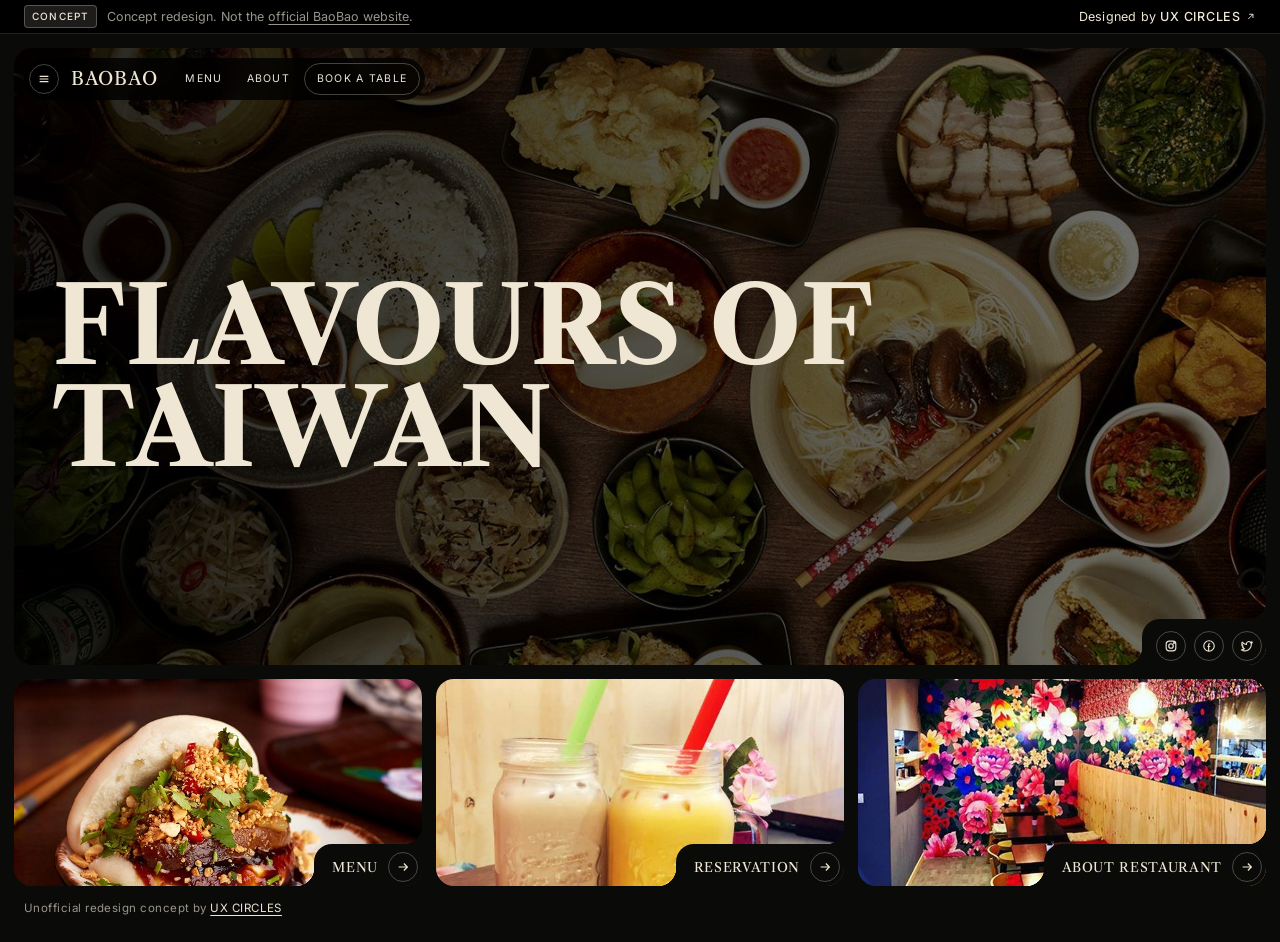
==== commit 4994218e: "Tone the Concept tag down to a quiet outlined chip Co-Authored-By: Claude Opus 5.5 <noreply@anthropi" ====
--- a/index.html
+++ b/index.html
@@ -11,7 +11,7 @@
   <link rel="preconnect" href="https://fonts.googleapis.com">
   <link rel="preconnect" href="https://fonts.gstatic.com" crossorigin>
   <link href="https://fonts.googleapis.com/css2?family=Inter:wght@400;500&family=Libre+Caslon+Text:wght@400;700&display=swap" rel="stylesheet">
-  <link rel="stylesheet" href="assets/css/style.css?v=14">
+  <link rel="stylesheet" href="assets/css/style.css?v=15">
 </head>
 <body>
   <div class="concept-bar" role="note">
--- a/assets/css/style.css
+++ b/assets/css/style.css
@@ -276,7 +276,8 @@
 .concept-tag {
   flex-shrink: 0;
   font-size: 10px; font-weight: 500; letter-spacing: .12em; text-transform: uppercase;
-  color: var(--cream); background: #c8191e;
+  color: var(--cream); background: rgba(239, 230, 212, .12);
+  border: 1px solid var(--line-strong);
   padding: 3px 7px 2px; border-radius: 4px;
 }
 .concept-short { display: none; }
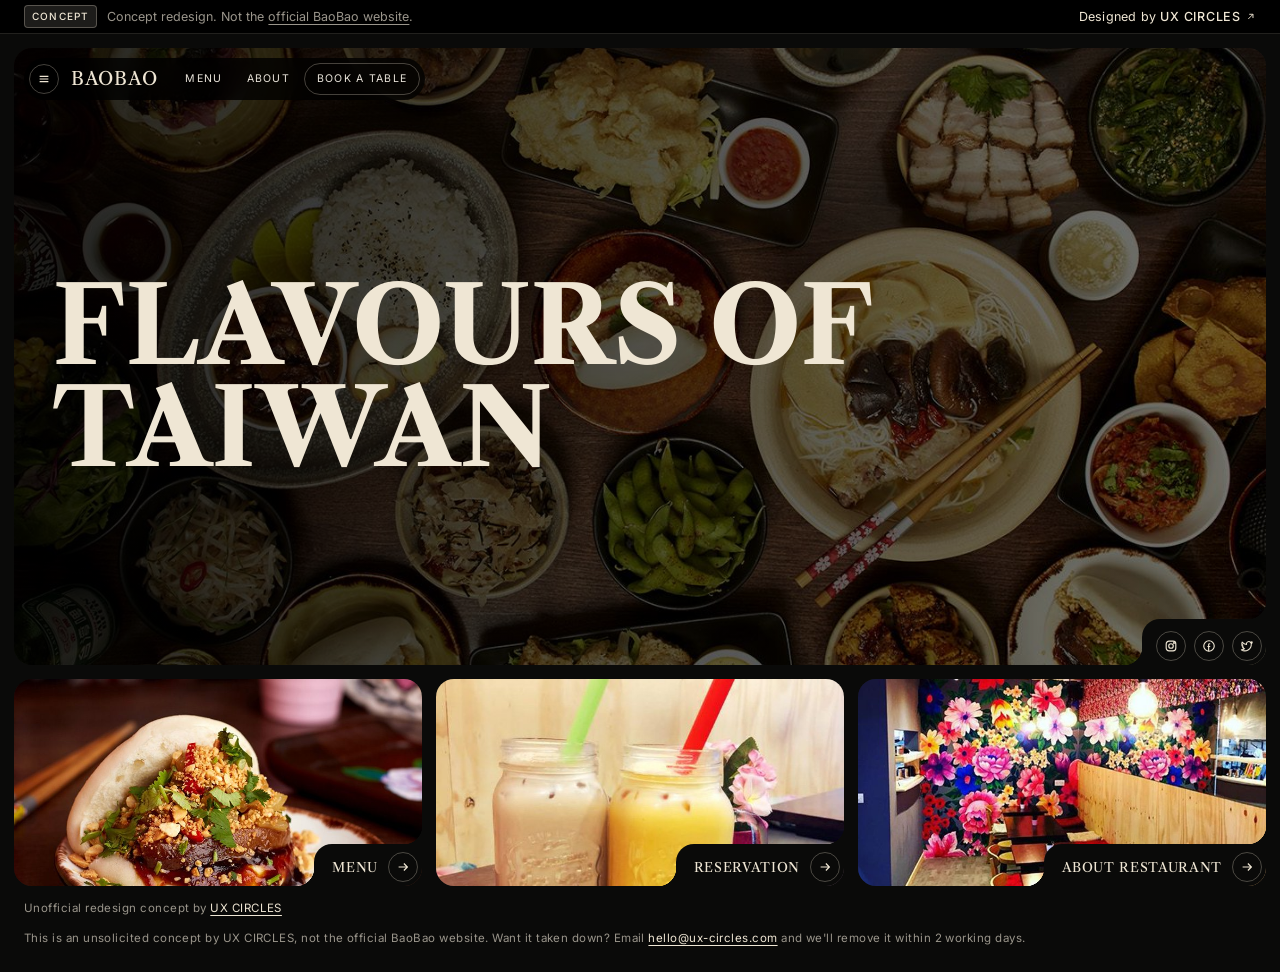
==== commit 3e3237e9: "Footer: offer to take the concept down within 2 working days Every page now says this is an unsolici" ====
--- a/index.html
+++ b/index.html
@@ -52,6 +52,7 @@
   </main>
   <footer class="site-footer site-footer--home">
     <span class="concept-note">Unofficial redesign concept by <a href="https://ux-circles.com/web" target="_blank" rel="noopener">UX CIRCLES</a></span>
+    <span class="concept-note" data-takedown>This is an unsolicited concept by UX CIRCLES, not the official BaoBao website. Want it taken down? Email <a href="mailto:hello@ux-circles.com">hello@ux-circles.com</a> and we'll remove it within 2 working days.</span>
   </footer>
   </div>
   <div class="overlay-nav" id="overlay-nav" aria-hidden="true">
